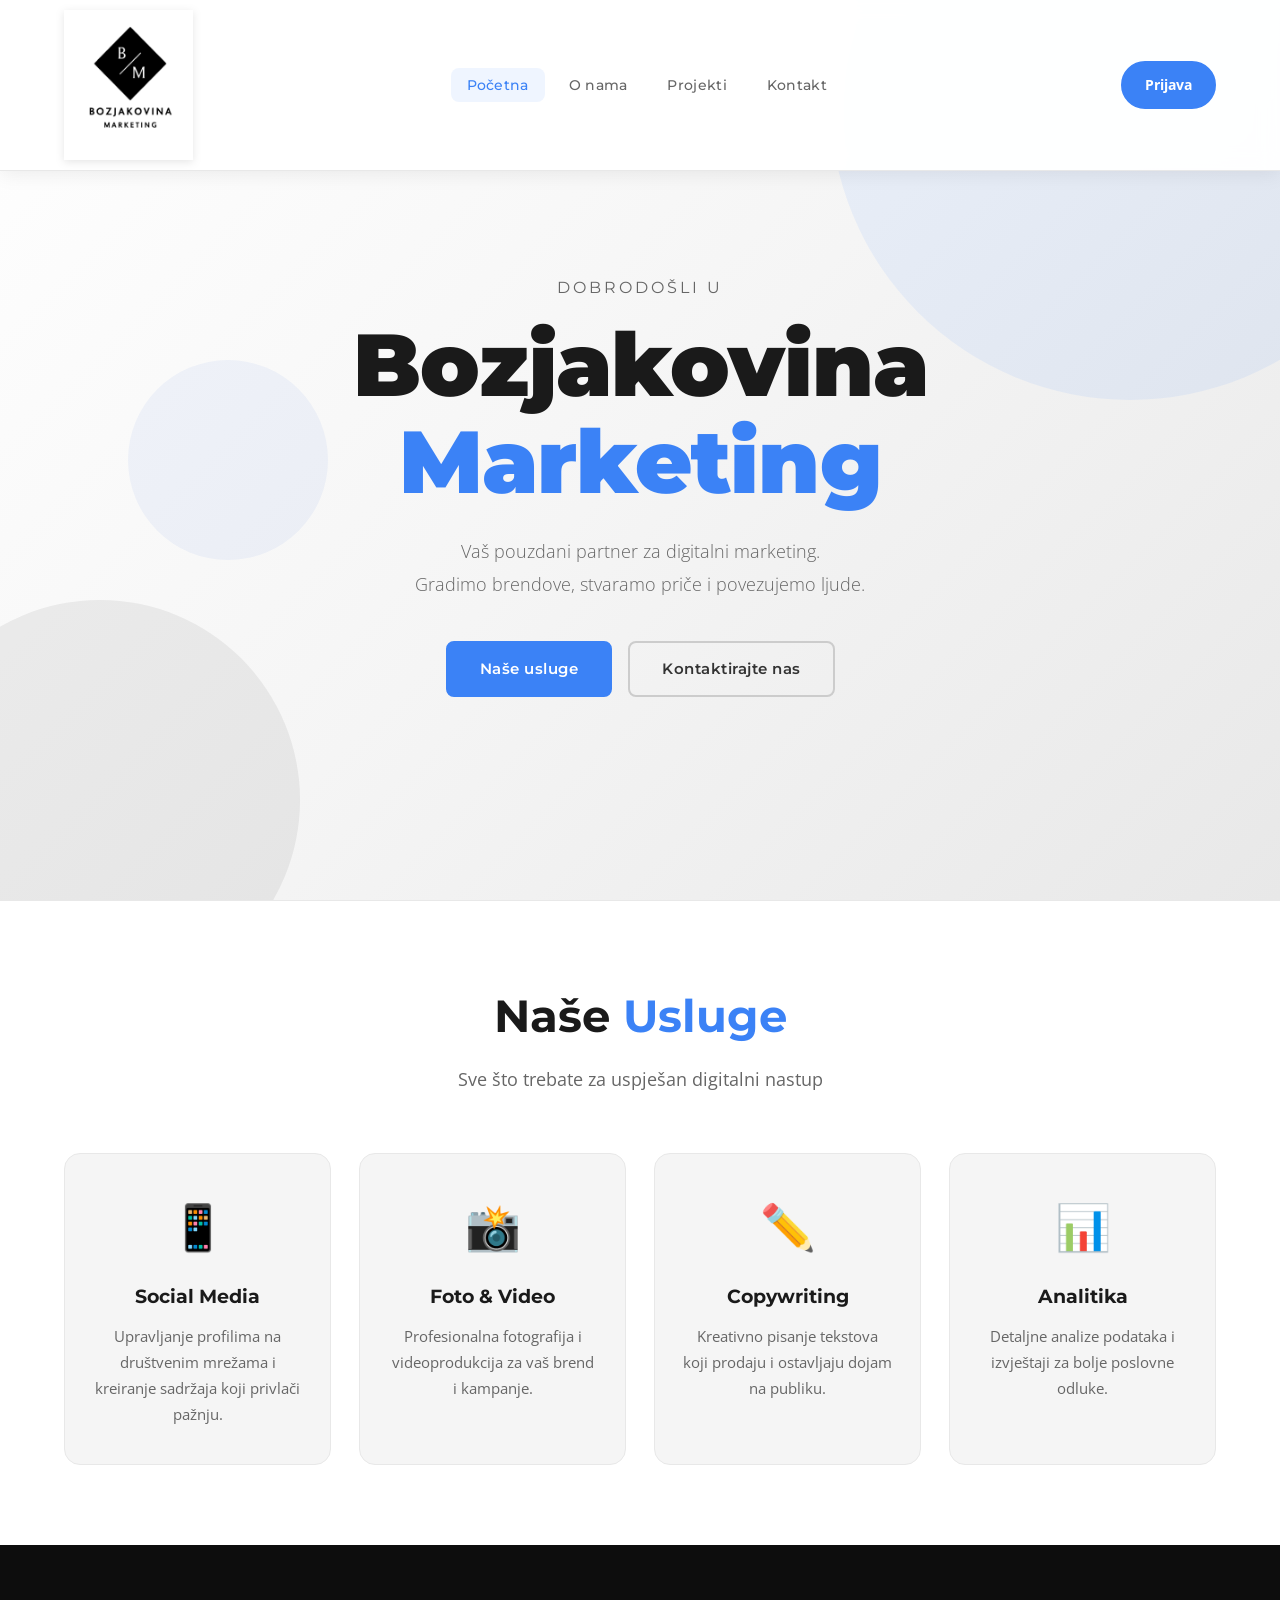
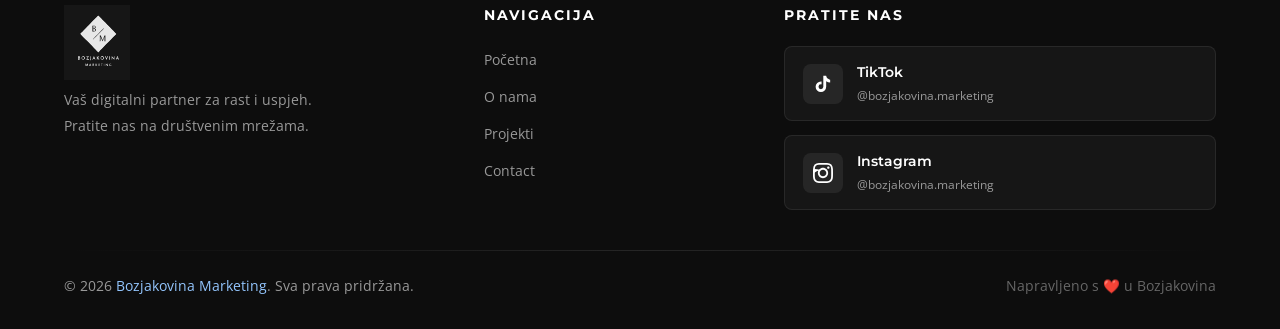
==== index.html @ 72780dfc "Update index.html" ====
<!DOCTYPE html>
<html lang="hr">
<head>
    <meta charset="UTF-8">
    <meta name="viewport" content="width=device-width, initial-scale=1.0">
    
    <title>Božjakovina Marketing | Digitalni marketing i društvene mreže</title>
    <meta name="description" content="Božjakovina Marketing nudi usluge vođenja društvenih mreža, digitalnog oglašavanja, profesionalne fotografije i izrade video sadržaja. Gradimo vaš brend na internetu.">
    <meta name="keywords" content="digitalni marketing, društvene mreže, marketing agencija, video produkcija, fotografija, copywriting, Božjakovina">
    <meta name="author" content="Božjakovina Marketing">
    <meta name="robots" content="index, follow">
    <meta name="google-site-verification" content="0SHNe37Wwie_51-Qm0GZXNaeIptXeDSQiPdjc4Ajbh4" />

    <meta property="og:type" content="website">
    <meta property="og:url" content="https://create-webstr.github.io/Bozjakovina-Marketing/">
    <meta property="og:title" content="Božjakovina Marketing | Gradimo Vaš Digitalni Identitet">
    <meta property="og:description" content="Profesionalno vođenje društvenih mreža, foto i video produkcija. Saznajte kako možemo unaprijediti vaše poslovanje.">
    <meta property="og:image" content="https://create-webstr.github.io/Bozjakovina-Marketing/logo.png"> <meta property="twitter:card" content="summary_large_image">
    <meta property="twitter:title" content="Božjakovina Marketing">
    <meta property="twitter:description" content="Digitalni marketing i izrada sadržaja koji prodaje.">

    <link rel="icon" type="image/x-icon" href="favicon.ico">

    <link rel="stylesheet" href="style12.css">
    <link href="https://fonts.googleapis.com/css2?family=Montserrat:wght@300;400;600;700;900&family=Open+Sans:wght@300;400;600;700&display=swap" rel="stylesheet">
</head>
<body class="pocetna-stranica">
    
   <!-- HEADER / NAVIGACIJA -->
    <header class="header">
        <div class="header-container">
            <!-- Logo gore lijevo -->
            <div class="logo-wrapper">
                <img src="logo.png" alt="Bozjakovina Marketing Logo" class="logo">
            </div>

            <!-- Navigacija -->
            <nav class="nav">
                <ul class="nav-list">
                    <li><a href="#home" class="nav-link active">Početna</a></li>
                    <li><a href="Onama.html" class="nav-link">O nama</a></li>
                    <li><a href="projekti.html" class="nav-link">Projekti</a></li>
                    <li><a href="kontakt.html" class="nav-link">Kontakt</a></li>
                    <!-- ODJAVA ZA MOBITELE (id: mobile-logout) -->
                    <li id="mobile-logout" style="display: none;"><a href="#" onclick="odjava(event)" class="nav-link" style="color: red; font-weight: bold;">Odjava</a></li>
                </ul>
            </nav>
            
            <!-- STATUS ZA DESKTOP (id: auth-status) -->
            <div class="header-actions" id="auth-status">
                <a href="prijava.html" class="btn-prijava">Prijava</a>
            </div>
            
            <button class="mobile-menu-toggle" aria-label="Otvori izbornik">
                <span class="bar"></span>
                <span class="bar"></span>
                <span class="bar"></span>
            </button>
        </div>
    </header>

    <!-- HERO SEKCIJA -->
    <section class="hero" id="home">
        <div class="hero-content">
            <p class="hero-subtitle">Dobrodošli u</p>
            <h1 class="hero-title">Bozjakovina<br><span class="highlight">Marketing</span></h1>
            <p class="hero-description">
                Vaš pouzdani partner za digitalni marketing. <br>
                Gradimo brendove, stvaramo priče i povezujemo ljude.
            </p>
            <div class="hero-buttons">
                <a href="#usluge" class="btn btn-primary">Naše usluge</a>
                <a href="kontakt.html" class="btn btn-secondary">Kontaktirajte nas</a>
            </div>
        </div>
        <div class="hero-decoration">
            <div class="circle circle-1"></div>
            <div class="circle circle-2"></div>
            <div class="circle circle-3"></div>
        </div>
    </section>

    <!-- USLUGE SEKCIJA -->
    <section class="usluge" id="usluge">
        <div class="section-container">
            <h2 class="section-title">Naše <span class="highlight">Usluge</span></h2>
            <p class="section-subtitle">Sve što trebate za uspješan digitalni nastup</p>

            <div class="usluge-grid">
                <div class="usluga-card">
                    <div class="card-icon">📱</div>
                    <h3>Social Media</h3>
                    <p>Upravljanje profilima na društvenim mrežama i kreiranje sadržaja koji privlači pažnju.</p>
                </div>
                <div class="usluga-card">
                    <div class="card-icon">📸</div>
                    <h3>Foto & Video</h3>
                    <p>Profesionalna fotografija i videoprodukcija za vaš brend i kampanje.</p>
                </div>
                <div class="usluga-card">
                    <div class="card-icon">✏️</div>
                    <h3>Copywriting</h3>
                    <p>Kreativno pisanje tekstova koji prodaju i ostavljaju dojam na publiku.</p>
                </div>
                <div class="usluga-card">
                    <div class="card-icon">📊</div>
                    <h3>Analitika</h3>
                    <p>Detaljne analize podataka i izvještaji za bolje poslovne odluke.</p>
                </div>
            </div>
        </div>
    </section>


    <!-- FOOTER -->
    <footer class="footer">
        <div class="footer-container">

            <!-- Footer gornji dio -->
            <div class="footer-top">
                <!-- Logo i opis -->
                <div class="footer-brand">
                    <img src="LogoVectorCrno.svg" alt="Bozjakovina Marketing Logo" class="footer-logo">
                    <p class="footer-opis">
                        Vaš digitalni partner za rast i uspjeh. 
                        Pratite nas na društvenim mrežama.
                    </p>
                </div>

                <!-- Brze poveznice -->
                <div class="footer-links">
                    <h4 class="footer-naslov">Navigacija</h4>
                    <ul>
                        <li><a href="#home">Početna</a></li>
                        <li><a href="Onama.html">O nama</a></li>
                        <li><a href="projekti.html">Projekti</a></li>
                        <li><a href="kontakt.html">Contact</a></li>
                    </ul>
                </div>

                <!-- Društvene mreže -->
                <div class="footer-social">
                    <h4 class="footer-naslov">Pratite nas</h4>
                    <div class="social-links">

                        <!-- TikTok -->
                        <a href="https://www.tiktok.com/@bozjakovinamarket" 
                           target="_blank" 
                           class="social-card tiktok">
                            <div class="social-icon-wrapper">
                                <svg class="social-svg" viewBox="0 0 24 24" fill="currentColor">
                                    <path d="M19.59 6.69a4.83 4.83 0 01-3.77-4.25V2h-3.45v13.67a2.89 2.89 0 01-2.88 2.5 2.89 2.89 0 01-2.89-2.89 2.89 2.89 0 012.89-2.89c.28 0 .54.04.79.1V9.01a6.27 6.27 0 00-.79-.05 6.34 6.34 0 00-6.34 6.34 6.34 6.34 0 006.34 6.34 6.34 6.34 0 006.33-6.34V8.69a8.18 8.18 0 004.78 1.52V6.75a4.85 4.85 0 01-1.01-.06z"/>
                                </svg>
                            </div>
                            <div class="social-info">
                                <span class="social-name">TikTok</span>
                                <span class="social-handle">@bozjakovina.marketing</span>
                            </div>
                        </a>

                        <!-- Instagram -->
                        <a href="https://www.instagram.com/bozjakovinamarketing" 
                           target="_blank" 
                           class="social-card instagram">
                            <div class="social-icon-wrapper">
                                <svg class="social-svg" viewBox="0 0 24 24" fill="currentColor">
                                    <path d="M12 2.163c3.204 0 3.584.012 4.85.07 3.252.148 4.771 1.691 4.919 4.919.058 1.265.069 1.645.069 4.849 0 3.205-.012 3.584-.069 4.849-.149 3.225-1.664 4.771-4.919 4.919-1.266.058-1.644.07-4.85.07-3.204 0-3.584-.012-4.849-.07-3.26-.149-4.771-1.699-4.919-4.92-.058-1.265-.07-1.644-.07-4.849 0-3.204 013-3.583.07-4.849.149-3.227 1.664-4.771 4.919-4.919 1.266-.057 1.645-.069 4.849-.069zm0-2.163c-3.259 0-3.667.014-4.947.072-4.358.2-6.78 2.618-6.98 6.98-.059 1.281-.073 1.689-.073 4.948 0 3.259.014 3.668.072 4.948.2 4.358 2.618 6.78 6.98 6.98 1.281.058 1.689.072 4.948.072 3.259 0 3.668-.014 4.948-.072 4.354-.2 6.782-2.618 6.979-6.98.059-1.28.073-1.689.073-4.948 0-3.259-.014-3.667-.072-4.947-.196-4.354-2.617-6.78-6.979-6.98-1.281-.059-1.69-.073-4.949-.073zm0 5.838c-3.403 0-6.162 2.759-6.162 6.162s2.759 6.163 6.162 6.163 6.162-2.759 6.162-6.163c0-3.403-2.759-6.162-6.162-6.162zm0 10.162c-2.209 0-4-1.79-4-4 0-2.209 1.791-4 4-4s4 1.791 4 4c0 2.21-1.791 4-4 4zm6.406-11.845c-.796 0-1.441.645-1.441 1.44s.645 1.44 1.441 1.44c.795 0 1.439-.645 1.439-1.44s-.644-1.44-1.439-1.44z"/>
                                </svg>
                            </div>
                            <div class="social-info">
                                <span class="social-name">Instagram</span>
                                <span class="social-handle">@bozjakovina.marketing</span>
                            </div>
                        </a>

                    </div>
                </div>
            </div>

            <!-- Footer donji dio -->
            <div class="footer-bottom">
                <div class="footer-divider"></div>
                <div class="footer-bottom-content">
                    <p class="footer-copyright">
                        &copy; 2026 <span class="highlight">Bozjakovina Marketing</span>. Sva prava pridržana.
                    </p>
                    <p class="footer-made">Napravljeno s ❤️ u Bozjakovina</p>
                </div>
            </div>

        </div>
    </footer>

    <script>
        // Mobilni izbornik lakša navigacija
        const menuToggle = document.querySelector('.mobile-menu-toggle');
        const navList = document.querySelector('.nav-list');

        menuToggle.addEventListener('click', () => {
            menuToggle.classList.toggle('active');
            navList.classList.toggle('active');
        });

        document.querySelectorAll('.nav-link').forEach(link => {
            link.addEventListener('click', () => {
                menuToggle.classList.remove('active');
                navList.classList.remove('active');
            });
        });

        // Provjera jeli korisnik prijavljen (preko localStorage) čim se stranica učita
      // Provjera jeli korisnik prijavljen (preko localStorage) čim se stranica učita
// Provjera jeli korisnik prijavljen (preko localStorage) čim se stranica učita
        window.onload = function() {
            const spremljenoIme = localStorage.getItem('korisnikIme');
            const authStatus = document.getElementById('auth-status');
            const mobileLogout = document.getElementById('mobile-logout');

            if (spremljenoIme) {
                // 1. Postavi desktop verziju (Ime + Odjava pored)
                if (authStatus) {
                    authStatus.innerHTML = `
                        <span class="desktop-user-name" style="margin-right:15px; font-weight:700; color: #333;">Bok, ${spremljenoIme}</span>
                        <a href="#" class="desktop-logout-btn" onclick="odjava(event)" style="color:red; font-size:0.8rem; font-weight:bold; text-decoration:none;">Odjava</a>
                    `;
                }
                
                // 2. Omogući mobilnu verziju u hamburgeru
                if (mobileLogout) {
                    mobileLogout.style.display = 'block';
                }
            }
        };
        // Funkcija za odjavu
        function odjava(event) {
            if(event) event.preventDefault(); // Sprječava skakanje stranice na vrh zbog '#' linka
            localStorage.removeItem('korisnikIme'); // Briše ime iz memorije browsera
            location.reload(); // Osvježava stranicu da ponovno prikaže gumb "Prijava"
        }
    </script>
</body>
</html>
---- style12.css ----
* {
    margin: 0;
    padding: 0;
    box-sizing: border-box;
}

:root {
    /* Crno-bijela paleta s nijansama sive */
    --bijela:        #FFFFFF;
    --svijetlo-siva: #F5F5F5;
    --siva-1:        #E8E8E8;
    --siva-2:        #CCCCCC;
    --siva-3:        #999999;
    --siva-4:        #666666;
    --tamno-siva:    #333333;
    --gotovo-crna:   #1A1A1A;
    --crna:          #0D0D0D;

    /* Plava paleta */
    --plava-svijetla: #93C5FD;
    --plava:          #3B82F6;
    --plava-tamna:    #1D4ED8;
    --plava-extra:    #1E3A8A;

    /* Ostalo */
    --border-radius:  8px;
    --border-radius-lg: 16px;
    --transition:     all 0.3s ease;
    --shadow:         0 4px 20px rgba(0, 0, 0, 0.15);
    --shadow-hover:   0 8px 30px rgba(59, 130, 246, 0.25);
}

html {
    scroll-behavior: smooth;
}

body {
    font-family: 'Open Sans', sans-serif;
    background-color: var(--bijela);
    color: var(--tamno-siva);
    line-height: 1.6;
    overflow-x: hidden;
}

/* ========================================
   POMOĆNE KLASE
======================================== */
.highlight {
    color: var(--plava);
}

.section-container {
    max-width: 1200px;
    margin: 0 auto;
    padding: 80px 24px;
}

.section-title {
    font-family: 'Montserrat', sans-serif;
    font-size: clamp(1.8rem, 4vw, 2.8rem);
    font-weight: 700;
    color: var(--gotovo-crna);
    text-align: center;
    margin-bottom: 12px;
}

.section-subtitle {
    text-align: center;
    color: var(--siva-4);
    font-size: 1.1rem;
    margin-bottom: 60px;
}

/* ========================================
   GUMBI
======================================== */
.btn {
    display: inline-block;
    padding: 14px 32px;
    border-radius: var(--border-radius);
    font-family: 'Montserrat', sans-serif;
    font-weight: 600;
    font-size: 0.95rem;
    text-decoration: none;
    cursor: pointer;
    border: 2px solid transparent;
    transition: var(--transition);
    letter-spacing: 0.5px;
}

.btn-primary {
    background-color: var(--plava);
    color: var(--bijela);
    border-color: var(--plava);
}

.btn-primary:hover {
    background-color: var(--plava-tamna);
    border-color: var(--plava-tamna);
    transform: translateY(-2px);
    box-shadow: var(--shadow-hover);
}

.btn-secondary {
    background-color: transparent;
    color: var(--tamno-siva);
    border-color: var(--siva-2);
}

.btn-secondary:hover {
    background-color: var(--tamno-siva);
    color: var(--bijela);
    border-color: var(--tamno-siva);
    transform: translateY(-2px);
}

/* ========================================
   HEADER
======================================== */
.header {
    position: fixed;
    top: 0;
    left: 0;
    width: 100%;
    z-index: 1000;
    background-color: rgba(255, 255, 255, 0.96);
    backdrop-filter: blur(10px);
    border-bottom: 1px solid var(--siva-1);
    box-shadow: 0 2px 20px rgba(0, 0, 0, 0.08);
}

.header-container {
    max-width: 1200px;
    margin: 0 auto;
    padding: 0 24px;
    height: 170px;
    display: flex;
    align-items: center;
    justify-content: space-between;
}

/* Logo */
.logo-wrapper {
    display: flex;
    align-items: left;
    gap: 12px; /* Razmak između slike i teksta ako ga dodaš */
    text-decoration: none;
}

.logo {
    /* Povećano sa 44px na 54px za bolju vidljivost */
    height: 150px; 
    width: auto;
    transition: var(--transition);
    /* Uklonjen filter brightness(0) kako bi se vidjele originalne boje */
    /* Ako želiš da bude crn, ostavi filter, ali preporučujem original */
    filter: drop-shadow(0 2px 4px rgba(0,0,0,0.1));
}

.logo:hover {
    transform: scale(1.05); /* Lagano povećanje na hover umjesto samo promjene boje */
}

/* Dodatak: Tekstualni logo ako je slika presitna */
.logo-text {
    font-family: 'Montserrat', sans-serif;
    font-weight: 800;
    font-size: 1.4rem;
    color: var(--gotovo-crna);
    letter-spacing: -0.5px;
    text-transform: uppercase;
}

.logo-text span {
    color: var(--plava);
}

/* Navigacija */
.nav-list {
    list-style: none;
    display: flex;
    gap: 8px;
    align-items: center;
}

.nav-link {
    text-decoration: none;
    color: var(--siva-4);
    font-family: 'Montserrat', sans-serif;
    font-weight: 500;
    font-size: 0.9rem;
    padding: 8px 16px;
    border-radius: var(--border-radius);
    transition: var(--transition);
    letter-spacing: 0.3px;
}

.nav-link:hover,
.nav-link.active {
    color: var(--plava);
    background-color: rgba(59, 130, 246, 0.08);
}

/* ========================================
   HERO SEKCIJA
======================================== */
.hero {
    min-height: 100vh;
    display: flex;
    align-items: center;
    justify-content: center;
    position: relative;
    background: linear-gradient(
        135deg,
        var(--bijela) 0%,
        var(--svijetlo-siva) 50%,
        var(--siva-1) 100%
    );
    overflow: hidden;
    padding-top: 72px;
}

.hero-content {
    text-align: center;
    z-index: 2;
    padding: 40px 24px;
    max-width: 800px;
}

.hero-subtitle {
    font-family: 'Montserrat', sans-serif;
    font-size: 1rem;
    font-weight: 400;
    color: var(--siva-4);
    letter-spacing: 3px;
    text-transform: uppercase;
    margin-bottom: 16px;
}

.hero-title {
    font-family: 'Montserrat', sans-serif;
    font-size: clamp(2.5rem, 8vw, 5.5rem);
    font-weight: 900;
    line-height: 1.1;
    color: var(--gotovo-crna);
    margin-bottom: 24px;
    letter-spacing: -1px;
}

.hero-description {
    font-size: 1.15rem;
    color: var(--siva-4);
    margin-bottom: 40px;
    line-height: 1.8;
    font-weight: 300;
}

.hero-buttons {
    display: flex;
    gap: 16px;
    justify-content: center;
    flex-wrap: wrap;
}

/* Dekorativni krugovi */
.hero-decoration {
    position: absolute;
    width: 100%;
    height: 100%;
    top: 0;
    left: 0;
    pointer-events: none;
    z-index: 1;
}

.circle {
    position: absolute;
    border-radius: 50%;
    opacity: 0.08;
}

.circle-1 {
    width: 600px;
    height: 600px;
    background: var(--plava);
    top: -200px;
    right: -150px;
}

.circle-2 {
    width: 400px;
    height: 400px;
    background: var(--tamno-siva);
    bottom: -100px;
    left: -100px;
}

.circle-3 {
    width: 200px;
    height: 200px;
    background: var(--plava-tamna);
    top: 40%;
    left: 10%;
    opacity: 0.05;
}

/* ========================================
   USLUGE SEKCIJA
======================================== */
.usluge {
    background-color: var(--bijela);
    border-top: 1px solid var(--siva-1);
}

.usluge-grid {
    display: grid;
    grid-template-columns: repeat(auto-fit, minmax(240px, 1fr));
    gap: 28px;
    margin-top: 20px;
}

.usluga-card {
    background-color: var(--svijetlo-siva);
    border: 1px solid var(--siva-1);
    border-radius: var(--border-radius-lg);
    padding: 36px 28px;
    text-align: center;
    transition: var(--transition);
    position: relative;
    overflow: hidden;
}

.usluga-card::before {
    content: '';
    position: absolute;
    top: 0;
    left: 0;
    width: 100%;
    height: 3px;
    background: linear-gradient(90deg, var(--plava), var(--plava-tamna));
    transform: scaleX(0);
    transition: var(--transition);
}

.usluga-card:hover {
    transform: translateY(-6px);
    box-shadow: var(--shadow-hover);
    border-color: rgba(59, 130, 246, 0.2);
    background-color: var(--bijela);
}

.usluga-card:hover::before {
    transform: scaleX(1);
}

.card-icon {
    font-size: 2.8rem;
    margin-bottom: 20px;
    display: block;
}

.usluga-card h3 {
    font-family: 'Montserrat', sans-serif;
    font-size: 1.2rem;
    font-weight: 700;
    color: var(--gotovo-crna);
    margin-bottom: 12px;
}

.usluga-card p {
    color: var(--siva-4);
    font-size: 0.95rem;
    line-height: 1.7;
}

/* ========================================
   O NAMA SEKCIJA
======================================== */
.o-nama {
    background-color: var(--svijetlo-siva);
    border-top: 1px solid var(--siva-1);
    border-bottom: 1px solid var(--siva-1);
}

.o-nama-content {
    display: grid;
    grid-template-columns: 1fr 1fr;
    gap: 80px;
    align-items: center;
}

.o-nama-text p {
    color: var(--siva-4);
    font-size: 1rem;
    line-height: 1.8;
    margin-bottom: 20px;
}

.o-nama-text .section-title {
    text-align: left;
    margin-bottom: 24px;
}

/* Statistike */
.statistike {
    display: flex;
    gap: 32px;
    margin-top: 36px;
}

.stat {
    display: flex;
    flex-direction: column;
    align-items: center;
    padding: 20px 24px;
    background: var(--bijela);
    border: 1px solid var(--siva-1);
    border-radius: var(--border-radius);
    flex: 1;
    transition: var(--transition);
}

.stat:hover {
    border-color: var(--plava);
    box-shadow: 0 4px 15px rgba(59, 130, 246, 0.15);
}

.stat-broj {
    font-family: 'Montserrat', sans-serif;
    font-size: 2rem;
    font-weight: 900;
    color: var(--plava);
}

.stat-tekst {
    font-size: 0.8rem;
    color: var(--siva-4);
    font-weight: 600;
    text-transform: uppercase;
    letter-spacing: 0.5px;
    margin-top: 4px;
    text-align: center;
}

/* Vizual */
.visual-box {
    display: flex;
    align-items: center;
    justify-content: center;
    background: var(--bijela);
    border: 2px solid var(--siva-1);
    border-radius: var(--border-radius-lg);
    padding: 60px 40px;
    box-shadow: var(--shadow);
    position: relative;
    overflow: hidden;
}

.visual-box::after {
    content: '';
    position: absolute;
    bottom: 0;
    left: 0;
    width: 100%;
    height: 4px;
    background: linear-gradient(90deg, var(--plava), var(--plava-tamna));
}

.visual-logo {
    width: 80%;
    max-width: 280px;
    height: auto;
    filter: brightness(0);
    opacity: 0.85;
}

/* ========================================
   KONTAKT SEKCIJA
======================================== */
.kontakt {
    background-color: var(--bijela);
}

.kontakt-wrapper {
    display: grid;
    grid-template-columns: 1fr 1.5fr;
    gap: 60px;
    align-items: start;
}

.kontakt-info {
    display: flex;
    flex-direction: column;
    gap: 28px;
}

.kontakt-item {
    display: flex;
    align-items: flex-start;
    gap: 16px;
    padding: 20px;
    background-color: var(--svijetlo-siva);
    border: 1px solid var(--siva-1);
    border-radius: var(--border-radius);
    transition: var(--transition);
}

.kontakt-item:hover {
    border-color: var(--plava);
    box-shadow: 0 4px 15px rgba(59, 130, 246, 0.1);
}

.kontakt-icon {
    font-size: 1.6rem;
    flex-shrink: 0;
    margin-top: 2px;
}

.kontakt-item strong {
    font-family: 'Montserrat', sans-serif;
    font-size: 0.85rem;
    color: var(--plava);
    text-transform: uppercase;
    letter-spacing: 1px;
    display: block;
    margin-bottom: 4px;
}

.kontakt-item p {
    color: var(--siva-4);
    font-size: 0.95rem;
}

/* Forma */
.kontakt-forma {
    display: flex;
    flex-direction: column;
    gap: 16px;
}

.forma-group {
    width: 100%;
}

.forma-input,
.forma-textarea {
    width: 100%;
    padding: 14px 18px;
    background-color: var(--svijetlo-siva);
    border: 1.5px solid var(--siva-1);
    border-radius: var(--border-radius);
    font-family: 'Open Sans', sans-serif;
    font-size: 0.95rem;
    color: var(--tamno-siva);
    transition: var(--transition);
    outline: none;
    resize: none;
}

.forma-input:focus,
.forma-textarea:focus {
    border-color: var(--plava);
    background-color: var(--bijela);
    box-shadow: 0 0 0 3px rgba(59, 130, 246, 0.1);
}

.forma-input::placeholder,
.forma-textarea::placeholder {
    color: var(--siva-3);
}

.forma-textarea {
    min-height: 140px;
}

/* ========================================
   FOOTER
======================================== */
.footer {
    background-color: var(--crna);
    color: var(--siva-2);
}

.footer-container {
    max-width: 1200px;
    margin: 0 auto;
    padding: 0 24px;
}

/* Footer gornji dio */
.footer-top {
    display: grid;
    grid-template-columns: 1.5fr 1fr 1.8fr;
    gap: 60px;
    padding: 60px 0 40px;
}

/* Brand / Logo dio */
.footer-brand {
    display: left;
    flex-direction: column;
    gap: 20px;
}

.footer-logo {
    height: 75px;
    width: auto;
    opacity: 0.9;
    transition: var(--transition);
}

.footer-logo:hover {
    filter: brightness(0) invert(40%) sepia(90%) 
            saturate(500%) hue-rotate(200deg);
    opacity: 1;
}

.footer-opis {
    color: var(--siva-3);
    font-size: 0.9rem;
    line-height: 1.8;
    max-width: 280px;
}

/* Footer linkovi */
.footer-naslov {
    font-family: 'Montserrat', sans-serif;
    font-size: 0.85rem;
    font-weight: 700;
    color: var(--bijela);
    text-transform: uppercase;
    letter-spacing: 2px;
    margin-bottom: 20px;
}

.footer-links ul {
    list-style: none;
    display: flex;
    flex-direction: column;
    gap: 10px;
}

.footer-links a {
    text-decoration: none;
    color: var(--siva-3);
    font-size: 0.9rem;
    transition: var(--transition);
    display: inline-block;
    padding: 2px 0;
}

.footer-links a:hover {
    color: var(--plava-svijetla);
    transform: translateX(4px);
}

/* Društvene mreže */
.footer-social {
    display: flex;
    flex-direction: column;
}

.social-links {
    display: flex;
    flex-direction: column;
    gap: 14px;
}

.social-card {
    display: flex;
    align-items: center;
    gap: 14px;
    padding: 14px 18px;
    border-radius: var(--border-radius);
    text-decoration: none;
    background-color: rgba(255, 255, 255, 0.04);
    border: 1px solid rgba(255, 255, 255, 0.08);
    transition: var(--transition);
}

.social-card:hover {
    transform: translateY(-2px);
    border-color: rgba(255, 255, 255, 0.15);
}

/* TikTok hover */
.social-card.tiktok:hover {
    background-color: rgba(255, 255, 255, 0.08);
    border-color: rgba(255, 255, 255, 0.2);
    box-shadow: 0 4px 20px rgba(255, 255, 255, 0.05);
}

/* Instagram hover */
.social-card.instagram:hover {
    background-color: rgba(59, 130, 246, 0.1);
    border-color: rgba(59, 130, 246, 0.3);
    box-shadow: 0 4px 20px rgba(59, 130, 246, 0.15);
}

.social-icon-wrapper {
    width: 40px;
    height: 40px;
    display: flex;
    align-items: center;
    justify-content: center;
    background-color: rgba(255, 255, 255, 0.07);
    border-radius: 8px;
    flex-shrink: 0;
}

.social-svg {
    width: 20px;
    height: 20px;
    color: var(--bijela);
}

.social-card.instagram:hover .social-svg {
    color: var(--plava-svijetla);
}

.social-info {
    display: flex;
    flex-direction: column;
    gap: 2px;
}

.social-name {
    font-family: 'Montserrat', sans-serif;
    font-weight: 600;
    font-size: 0.9rem;
    color: var(--bijela);
}

.social-handle {
    font-size: 0.78rem;
    color: var(--siva-3);
}

/* Footer donji dio */
.footer-divider {
    height: 1px;
    background: linear-gradient(
        90deg,
        transparent,
        rgba(255, 255, 255, 0.1),
        transparent
    );
}

.footer-bottom {
    padding-bottom: 32px;
}

.footer-bottom-content {
    padding-top: 24px;
    display: flex;
    justify-content: space-between;
    align-items: center;
    flex-wrap: wrap;
    gap: 12px;
}

.footer-copyright {
    font-size: 0.85rem;
    color: var(--siva-3);
}

.footer-copyright .highlight {
    color: var(--plava-svijetla);
}

.footer-made {
    font-size: 0.85rem;
    color: var(--siva-4);
}

/* ========================================
   RESPONZIVNOST
======================================== */

/* Tablet */
@media (max-width: 1024px) {
    .o-nama-content {
        grid-template-columns: 1fr;
        gap: 40px;
    }

    .o-nama-text .section-title {
        text-align: center;
    }

    .visual-box {
        max-width: 400px;
        margin: 0 auto;
    }

    .footer-top {
        grid-template-columns: 1fr 1fr;
        gap: 40px;
    }

    .footer-brand {
        grid-column: 1 / -1;
    }

    .footer-opis {
        max-width: 100%;
    }
}

/* Mobitel */
@media (max-width: 768px) {
    .header-container {
        padding: 0 16px;
    }

    .nav-list {
        gap: 4px;
    }

    .nav-link {
        font-size: 0.8rem;
        padding: 8px 10px;
    }

    .hero-buttons {
        flex-direction: column;
        align-items: center;
    }

    .statistike {
        flex-wrap: wrap;
        gap: 16px;
    }

    .kontakt-wrapper {
        grid-template-columns: 1fr;
        gap: 40px;
    }

    .footer-top {
        grid-template-columns: 1fr;
        gap: 36px;
        padding: 40px 0 30px;
    }

    .footer-brand {
        grid-column: 1;
    }

    .footer-bottom-content {
        flex-direction: column;
        text-align: center;
    }

    .section-container {
        padding: 60px 16px;
    }
}

/* Mali mobilni */
@media (max-width: 480px) {
    .logo {
        height: 36px;
    }

    .hero-title {
        font-size: 2.2rem;
    }

    .usluge-grid {
        grid-template-columns: 1fr;
    }

    .statistike {
        flex-direction: column;
    }

    .stat {
        flex-direction: row;
        justify-content: space-between;
        gap: 8px;
    }
}

/* Stil za Hamburger ikonu */
.mobile-menu-toggle {
    display: none; /* Skriveno na desktopu */
    flex-direction: column;
    gap: 6px;
    background: none;
    border: none;
    cursor: pointer;
    z-index: 1001;
}

.mobile-menu-toggle .bar {
    width: 30px;
    height: 3px;
    background-color: var(--plava);
    transition: var(--transition);
}

/* Stil za navigaciju na mobitelu */
@media (max-width: 768px) {
    .mobile-menu-toggle {
        display: flex; /* Prikazuje se samo na mobitelu */
    }

    .nav-list {
        position: fixed;
        top: 0;
        right: -100%; /* Skriveno desno izvan ekrana */
        width: 80%;
        height: 100vh;
        background-color: var(--bijela);
        flex-direction: column;
        justify-content: center;
        gap: 30px;
        transition: 0.4s ease-in-out;
        box-shadow: -5px 0 15px rgba(0,0,0,0.1);
        z-index: 1000;
    }

    /* Klasa koju JS dodaje kad kliknemo */
    .nav-list.active {
        right: 0;
    }

    .nav-link {
        font-size: 1.2rem;
    }

    /* Animacija hamburgera u 'X' kad je otvoren */
    .mobile-menu-toggle.active .bar:nth-child(1) {
        transform: translateY(9px) rotate(45deg);
    }
    .mobile-menu-toggle.active .bar:nth-child(2) {
        opacity: 0;
    }
    .mobile-menu-toggle.active .bar:nth-child(3) {
        transform: translateY(-9px) rotate(-45deg);
    }
}
/* ========================================
   POPRAVAK ZA VISUAL BOX (SLIKA O NAMA)
======================================== */

.visual-box {
    display: flex;
    align-items: center;
    justify-content: center;
    background: var(--bijela);
    border: 2px solid var(--siva-1);
    border-radius: var(--border-radius-lg);
    padding: 20px;            /* Smanjen padding da slika ima više mjesta */
    box-shadow: var(--shadow);
    position: relative;
    overflow: hidden;
    min-height: 300px;        /* Osigurava minimalnu visinu okvira */
    width: 100%;              /* Širina okvira prati roditeljski kontejner */
}

.visual-logo {
    width: 100%;              /* Slika će se raširiti do rubova okvira... */
    max-width: 400px;         /* ...ali neće ići preko 400px širine */
    height: auto;             /* Zadržava originalne proporcije */
    object-fit: contain;      /* KLJUČNO: Osigurava da cijela slika stane unutar okvira bez rezanja */
    filter: none;             /* Uklanjamo filter da se logo vidi u boji */
    opacity: 1;               /* Puna vidljivost */
    transition: var(--transition);
}

/* Responzivno prilagođavanje za mobitele */
@media (max-width: 768px) {
    .visual-box {
        min-height: 200px;    /* Nešto niži okvir na manjim ekranima */
        padding: 10px;
    }
}

/* ========================================
   SMANJIVANJE HEADERA ZA MOBITELE
======================================== */

@media (max-width: 768px) {
    /* Smanjujemo visinu cijelog headera sa 170px na 80px */
    .header-container {
        height: 80px !important; 
        padding: 0 20px;
    }

    /* Smanjujemo logo sa 150px na 50px da stane u manji header */
    .logo {
        height: 50px !important;
        width: auto;
    }

    /* Pomakni hero sekciju prema gore jer je header sada manji */
    .hero {
        padding-top: 100px !important;
        min-height: auto;
    }
}

/* Smanjivanje headera SAMO na početnoj stranici za mobitele */
@media (max-width: 768px) {
    .pocetna-stranica .header-container {
        height: 85px !important;
        padding: 0 15px;
    }

    .pocetna-stranica .logo {
        height: 55px !important;
        width: auto;
    }

    /* Smanjujemo i razmak hero sekcije da tekst dođe više gore */
    .pocetna-stranica .hero {
        padding-top: 110px !important;
    }
}

/* Stil za gumb u headeru */
.header-actions {
    display: flex;
    align-items: center;
    margin-left: 20px;
}

.btn-prijava {
    background-color: var(--plava);
    color: var(--bijela);
    padding: 10px 22px;
    border-radius: 50px;
    text-decoration: none;
    font-weight: 700;
    font-size: 0.9rem;
    transition: var(--transition);
    border: 2px solid var(--plava);
}

.btn-prijava:hover {
    background-color: transparent;
    color: var(--plava);
}

/* PRILAGODBA ZA MOBITELE */
@media (max-width: 768px) {
    /* Gumb ostaje vidljiv pored hamburgera, ali ga malo smanjimo */
    .btn-prijava {
        padding: 6px 15px;
        font-size: 0.8rem;
        margin-right: 10px; /* Razmak od hamburgera */
    }
    
    .header-actions {
        margin-left: auto; /* Gura gumb prema desno, do hamburgera */
    }
    
    /* Sakrij originalni link Prijave u padajućem meniju ako je ostao */
    .nav-list a[href="prijava.html"] {
        display: none;
    }
}


/* --- Pametno skrivanje odjave ovisno o ekranu --- */

/* Na velikim ekranima (Desktop): Sakrij odjavu iz hamburgera */
@media (min-width: 769px) {
    #mobile-logout {
        display: none !important; /* Force skrivanje u navigaciji na desktopu */
    }
}

/* Na malim ekranima (Mobiteli): Sakrij odjavu s desktop pozicije */
@media (max-width: 768px) {
    .desktop-logout-btn {
        display: none !important; /* Skriva crveni gumb pored imena na mobitelu */
    }
    .desktop-user-name {
        margin-right: 0 !important; /* Popravlja razmak jer gumba više nema */
    }
}

/* Sakrij mobilnu odjavu na desktopu */
@media (min-width: 769px) {
    #mobile-logout {
        display: none !important;
    }
}
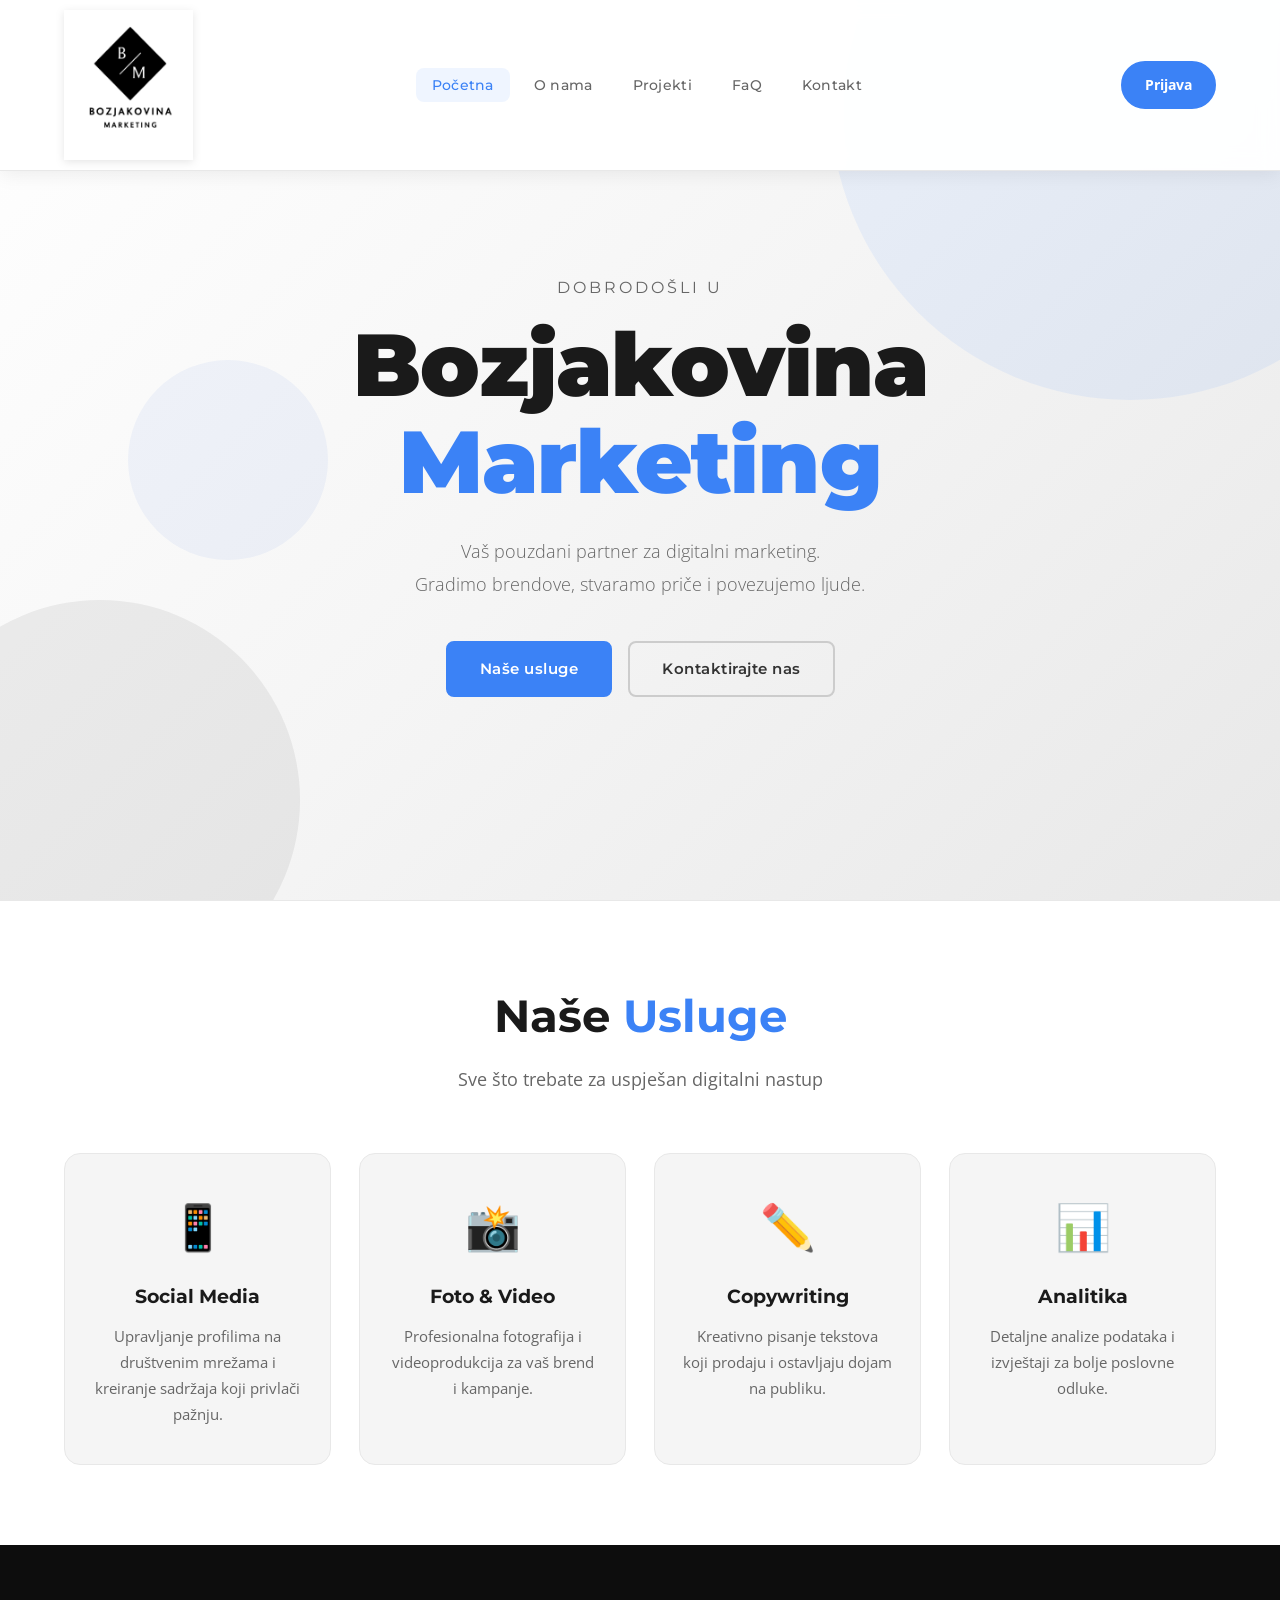
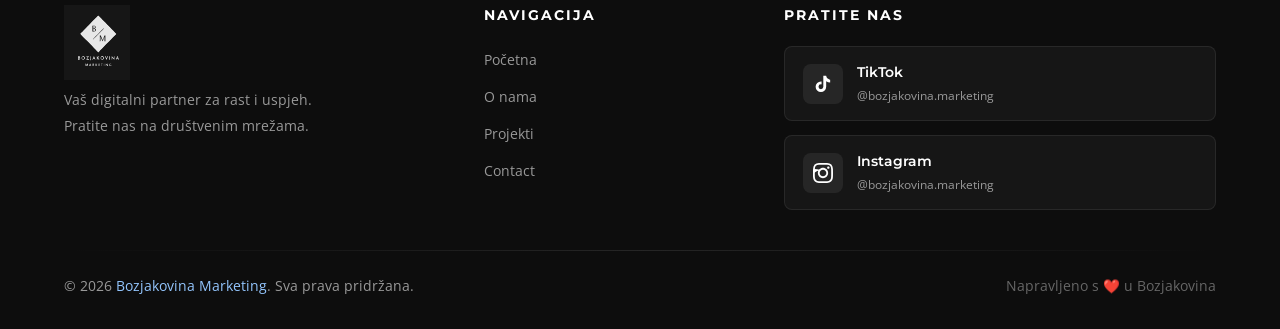
==== commit b5521d5e: "Update index.html" ====
--- a/index.html
+++ b/index.html
@@ -23,6 +23,7 @@
 
     <link rel="stylesheet" href="style12.css">
     <link href="https://fonts.googleapis.com/css2?family=Montserrat:wght@300;400;600;700;900&family=Open+Sans:wght@300;400;600;700&display=swap" rel="stylesheet">
+    <link rel="canonical" href="https://create-webstr.github.io/Bozjakovina-Marketing/" />
 </head>
 <body class="pocetna-stranica">
     
@@ -40,6 +41,7 @@
                     <li><a href="#home" class="nav-link active">Početna</a></li>
                     <li><a href="Onama.html" class="nav-link">O nama</a></li>
                     <li><a href="projekti.html" class="nav-link">Projekti</a></li>
+                    <li><a href="faq.html" class="nav-link">FaQ</a></li>
                     <li><a href="kontakt.html" class="nav-link">Kontakt</a></li>
                     <!-- ODJAVA ZA MOBITELE (id: mobile-logout) -->
                     <li id="mobile-logout" style="display: none;"><a href="#" onclick="odjava(event)" class="nav-link" style="color: red; font-weight: bold;">Odjava</a></li>
--- a/style12.css
+++ b/style12.css
@@ -1090,3 +1090,87 @@
         display: none !important;
     }
 }
+
+.faq-container {
+            max-width: 800px;
+            margin: 40px auto;
+            background: #fff;
+            padding: 30px;
+            border-radius: 8px;
+            box-shadow: 0 4px 15px rgba(0,0,0,0.05);
+        }
+
+        h1 {
+            text-align: center;
+            color: #2c3e50;
+            margin-bottom: 10px;
+        }
+
+        .subtitle {
+            text-align: center;
+            color: #7f8c8d;
+            margin-bottom: 30px;
+        }
+
+        /* Stilovi za Accordion (Pitanja i Odgovore) */
+        .faq-item {
+            border-bottom: 1px solid #e2e8f0;
+            padding: 15px 0;
+        }
+
+        .faq-item:last-child {
+            border-bottom: none;
+        }
+
+        /* Gumb/Pitanje */
+        .faq-question {
+            background: none;
+            border: none;
+            text-align: left;
+            width: 100%;
+            font-size: 1.1rem;
+            font-weight: 600;
+            color: #2c3e50;
+            padding: 10px 0;
+            cursor: pointer;
+            display: flex;
+            justify-content: space-between;
+            align-items: center;
+            transition: color 0.2s ease;
+        }
+
+        .faq-question:hover {
+            color: #3498db;
+        }
+
+        /* Ikona plus/minus */
+        .icon {
+            font-size: 1.4rem;
+            transition: transform 0.3s ease;
+        }
+
+        /* Skriveni okvir s odgovorom */
+        .faq-answer {
+            max-height: 0;
+            overflow: hidden;
+            transition: max-height 0.3s ease-out, padding 0.3s ease-out;
+            color: #555;
+            line-height: 1.6;
+            font-size: 0.95rem;
+            background-color: #f9fbfd;
+            border-radius: 5px;
+            padding: 0 15px; /* Početni padding je 0 gore-dolje da se ne vidi */
+        }
+
+        /* Klasa koju JS dodaje kada je pitanje aktivno (otvoreno) */
+        .faq-item.active .faq-answer {
+            padding: 15px;
+            /* max-height prebacujemo na veliku vrijednost da se glatko otvori */
+            max-height: 300px; 
+            border-left: 4px solid #3498db;
+        }
+
+        .faq-item.active .icon {
+            transform: rotate(45deg); /* Rotira plus da postane x/minus */
+            color: #e74c3c;
+        }
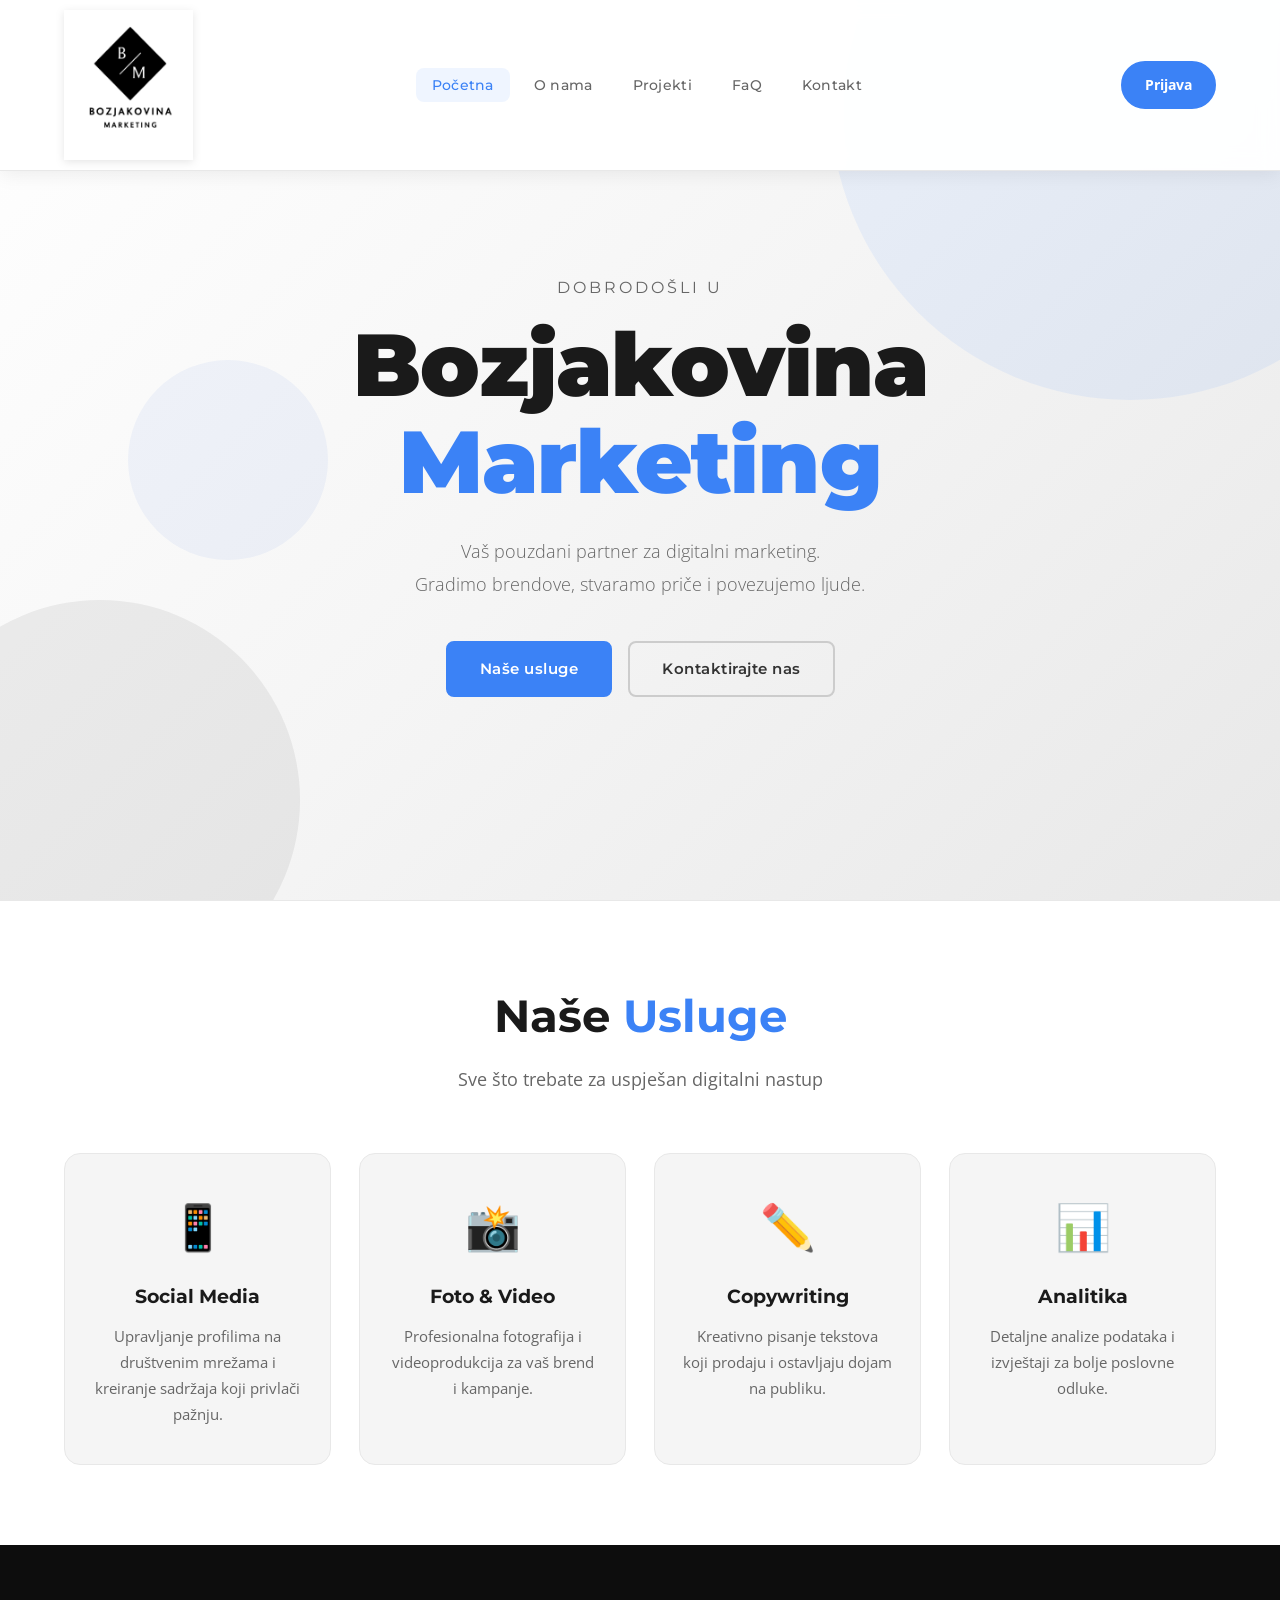
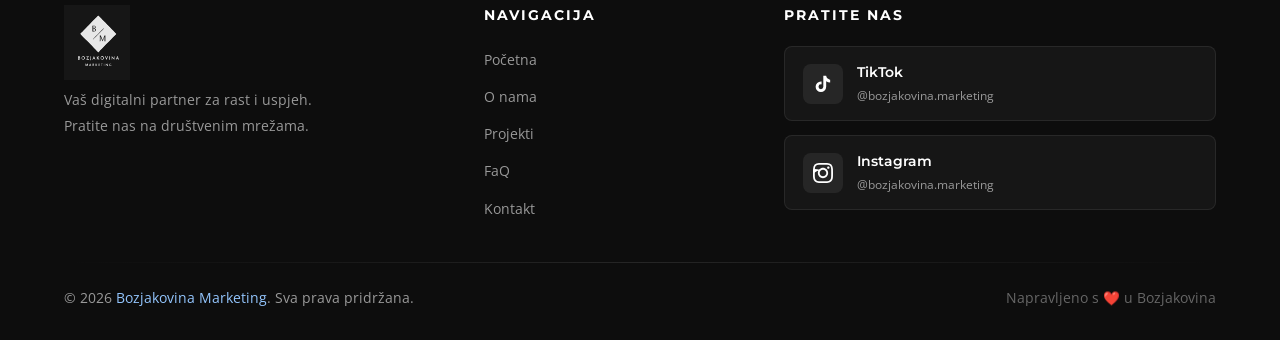
==== commit bd0595ce: "Update index.html" ====
--- a/index.html
+++ b/index.html
@@ -27,15 +27,14 @@
 </head>
 <body class="pocetna-stranica">
     
-   <!-- HEADER / NAVIGACIJA -->
     <header class="header">
         <div class="header-container">
-            <!-- Logo gore lijevo -->
+
             <div class="logo-wrapper">
                 <img src="logo.png" alt="Bozjakovina Marketing Logo" class="logo">
             </div>
 
-            <!-- Navigacija -->
+
             <nav class="nav">
                 <ul class="nav-list">
                     <li><a href="#home" class="nav-link active">Početna</a></li>
@@ -48,7 +47,6 @@
                 </ul>
             </nav>
             
-            <!-- STATUS ZA DESKTOP (id: auth-status) -->
             <div class="header-actions" id="auth-status">
                 <a href="prijava.html" class="btn-prijava">Prijava</a>
             </div>
@@ -61,7 +59,6 @@
         </div>
     </header>
 
-    <!-- HERO SEKCIJA -->
     <section class="hero" id="home">
         <div class="hero-content">
             <p class="hero-subtitle">Dobrodošli u</p>
@@ -82,7 +79,6 @@
         </div>
     </section>
 
-    <!-- USLUGE SEKCIJA -->
     <section class="usluge" id="usluge">
         <div class="section-container">
             <h2 class="section-title">Naše <span class="highlight">Usluge</span></h2>
@@ -114,13 +110,13 @@
     </section>
 
 
-    <!-- FOOTER -->
+
     <footer class="footer">
         <div class="footer-container">
 
-            <!-- Footer gornji dio -->
+
             <div class="footer-top">
-                <!-- Logo i opis -->
+      
                 <div class="footer-brand">
                     <img src="LogoVectorCrno.svg" alt="Bozjakovina Marketing Logo" class="footer-logo">
                     <p class="footer-opis">
@@ -129,23 +125,24 @@
                     </p>
                 </div>
 
-                <!-- Brze poveznice -->
+
                 <div class="footer-links">
                     <h4 class="footer-naslov">Navigacija</h4>
                     <ul>
-                        <li><a href="#home">Početna</a></li>
+                        <li><a href="index.html">Početna</a></li>
                         <li><a href="Onama.html">O nama</a></li>
                         <li><a href="projekti.html">Projekti</a></li>
-                        <li><a href="kontakt.html">Contact</a></li>
+                         <li><a href="faq.html">FaQ</a></li>
+                        <li><a href="kontakt.html">Kontakt</a></li>
                     </ul>
                 </div>
 
-                <!-- Društvene mreže -->
+
                 <div class="footer-social">
                     <h4 class="footer-naslov">Pratite nas</h4>
                     <div class="social-links">
 
-                        <!-- TikTok -->
+                
                         <a href="https://www.tiktok.com/@bozjakovinamarket" 
                            target="_blank" 
                            class="social-card tiktok">
@@ -160,7 +157,7 @@
                             </div>
                         </a>
 
-                        <!-- Instagram -->
+
                         <a href="https://www.instagram.com/bozjakovinamarketing" 
                            target="_blank" 
                            class="social-card instagram">
@@ -179,7 +176,7 @@
                 </div>
             </div>
 
-            <!-- Footer donji dio -->
+   
             <div class="footer-bottom">
                 <div class="footer-divider"></div>
                 <div class="footer-bottom-content">
@@ -194,7 +191,7 @@
     </footer>
 
     <script>
-        // Mobilni izbornik lakša navigacija
+      
         const menuToggle = document.querySelector('.mobile-menu-toggle');
         const navList = document.querySelector('.nav-list');
 
@@ -210,16 +207,14 @@
             });
         });
 
-        // Provjera jeli korisnik prijavljen (preko localStorage) čim se stranica učita
-      // Provjera jeli korisnik prijavljen (preko localStorage) čim se stranica učita
-// Provjera jeli korisnik prijavljen (preko localStorage) čim se stranica učita
+      
         window.onload = function() {
             const spremljenoIme = localStorage.getItem('korisnikIme');
             const authStatus = document.getElementById('auth-status');
             const mobileLogout = document.getElementById('mobile-logout');
 
             if (spremljenoIme) {
-                // 1. Postavi desktop verziju (Ime + Odjava pored)
+            
                 if (authStatus) {
                     authStatus.innerHTML = `
                         <span class="desktop-user-name" style="margin-right:15px; font-weight:700; color: #333;">Bok, ${spremljenoIme}</span>
@@ -227,17 +222,17 @@
                     `;
                 }
                 
-                // 2. Omogući mobilnu verziju u hamburgeru
+            
                 if (mobileLogout) {
                     mobileLogout.style.display = 'block';
                 }
             }
         };
-        // Funkcija za odjavu
+ 
         function odjava(event) {
-            if(event) event.preventDefault(); // Sprječava skakanje stranice na vrh zbog '#' linka
-            localStorage.removeItem('korisnikIme'); // Briše ime iz memorije browsera
-            location.reload(); // Osvježava stranicu da ponovno prikaže gumb "Prijava"
+            if(event) event.preventDefault(); 
+            localStorage.removeItem('korisnikIme'); 
+            location.reload(); 
         }
     </script>
 </body>
